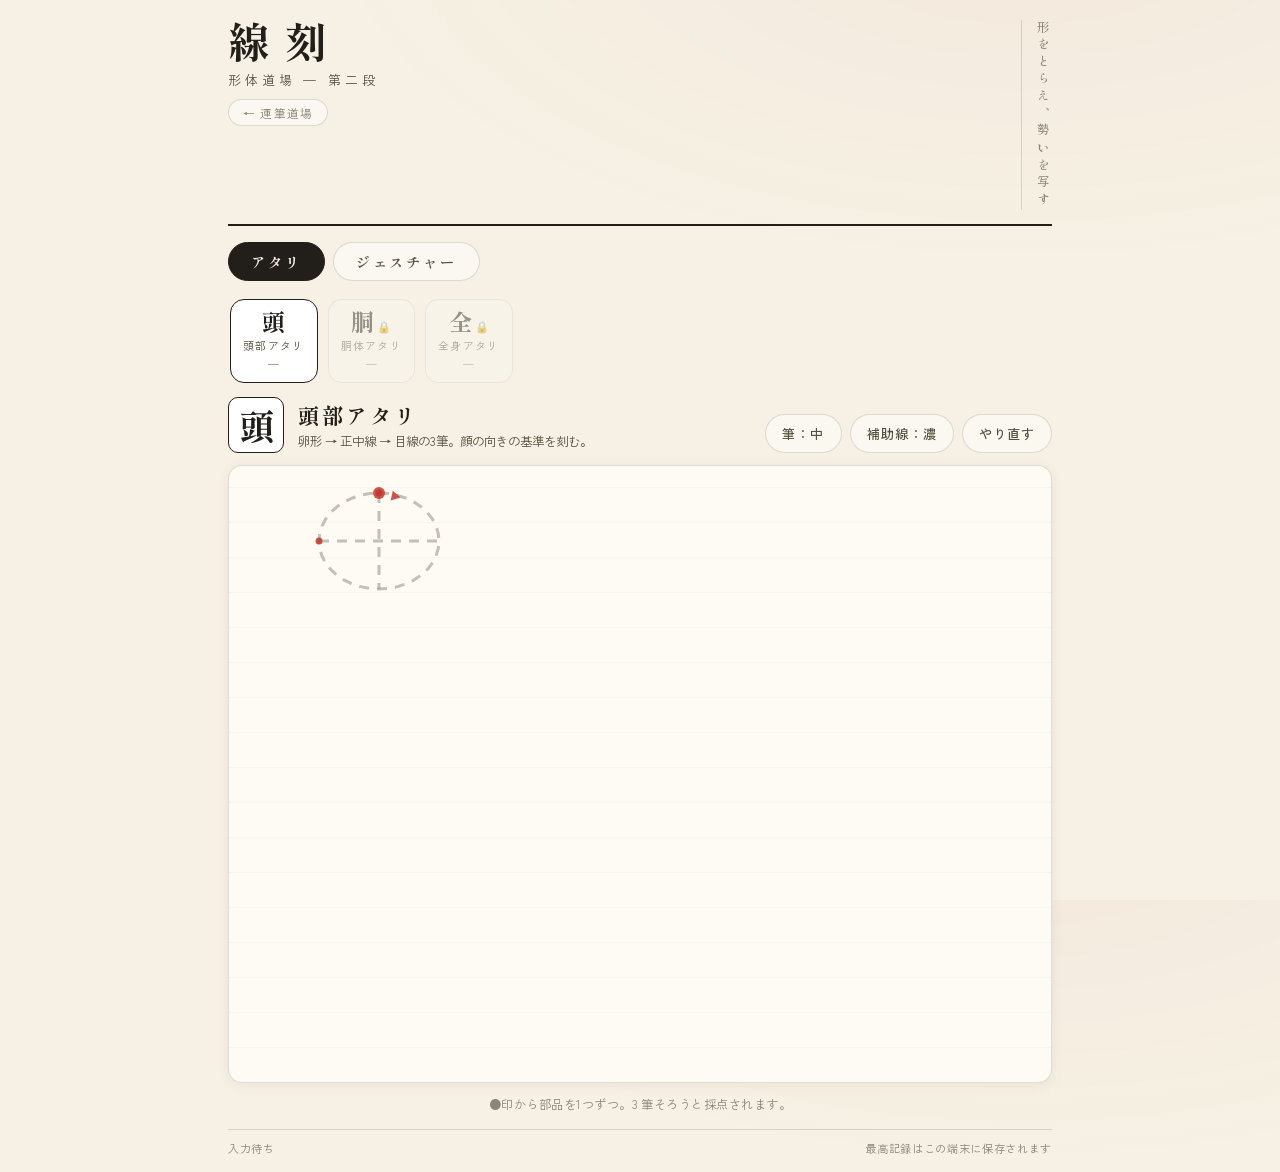
==== keitai.html @ da00d5ac "Stage 2: 形体道場(アタリ課題 + ジェスチャードローイング) ■ 採点エンジンの共通化 - js/scoring.js に採点ロジックを抽出(DOM 非依存、Node から require " ====
<!DOCTYPE html>
<html lang="ja">
<head>
  <meta charset="UTF-8" />
  <meta name="viewport" content="width=device-width, initial-scale=1.0, viewport-fit=cover" />
  <title>線刻 − 形体道場</title>
  <meta name="description" content="図形分解のアタリとジェスチャードローイングで形をとらえる練習" />
  <link rel="manifest" href="manifest.webmanifest" />
  <meta name="theme-color" content="#F6F1E4" />
  <meta name="apple-mobile-web-app-capable" content="yes" />
  <meta name="apple-mobile-web-app-status-bar-style" content="default" />
  <link rel="preconnect" href="https://fonts.googleapis.com" />
  <link rel="preconnect" href="https://fonts.gstatic.com" crossorigin />
  <link href="https://fonts.googleapis.com/css2?family=Shippori+Mincho:wght@500;700;800&family=Zen+Kaku+Gothic+New:wght@400;500;700&display=swap" rel="stylesheet" />
  <link rel="stylesheet" href="css/style.css" />
</head>
<body>
  <div class="app">

    <header class="header">
      <div class="header-main">
        <h1 class="title">線刻</h1>
        <p class="subtitle">形体道場 ─ 第二段</p>
        <a class="stage-link" href="index.html">← 運筆道場</a>
      </div>
      <p class="tagline">形をとらえ、勢いを写す</p>
    </header>

    <nav class="tabs" aria-label="モード切替">
      <button class="tab active" id="tabAtari" type="button">アタリ</button>
      <button class="tab" id="tabGesture" type="button">ジェスチャー</button>
    </nav>

    <!-- ============ アタリ課題 ============ -->
    <main class="stage" id="atariSec">
      <nav class="course-rail" id="courseRail" aria-label="課題一覧"></nav>

      <div class="stage-head">
        <div class="course-info">
          <span class="course-glyph" id="courseGlyph">頭</span>
          <div>
            <h2 class="course-name" id="courseName">頭部アタリ</h2>
            <p class="course-desc" id="courseDesc"></p>
          </div>
        </div>
        <div class="stage-tools">
          <button class="btn btn-ghost" id="penBtn" type="button">筆&#xFF1A;中</button>
          <button class="btn btn-ghost" id="guideBtn" type="button">補助線&#xFF1A;濃</button>
          <button class="btn btn-ghost" id="clearBtn" type="button">やり直す</button>
        </div>
      </div>

      <div class="canvas-wrap" id="atariWrap">
        <canvas id="atariCanvas"></canvas>

        <div class="result" id="result" hidden>
          <div class="stamp" id="stamp">
            <span class="stamp-rank" id="stampRank">良</span>
            <span class="stamp-score" id="stampScore">72</span>
          </div>
          <div class="result-detail">
            <div class="meter"><span class="meter-label">精度</span><span class="meter-bar"><i id="barAcc"></i></span><span class="meter-val" id="valAcc"></span></div>
            <div class="meter"><span class="meter-label">網羅</span><span class="meter-bar"><i id="barCov"></i></span><span class="meter-val" id="valCov"></span></div>
            <div class="meter"><span class="meter-label">滑らか</span><span class="meter-bar"><i id="barSmo"></i></span><span class="meter-val" id="valSmo"></span></div>
            <p class="result-note" id="resultNote"></p>
            <div class="result-actions">
              <button class="btn btn-solid" id="retryBtn" type="button">もう一度</button>
              <button class="btn btn-shu" id="nextBtn" type="button" hidden>次の課題へ</button>
            </div>
          </div>
        </div>
      </div>

      <p class="hint" id="atariHint"></p>
    </main>

    <!-- ============ ジェスチャードローイング ============ -->
    <main class="stage" id="gestureSec" hidden>
      <div class="stage-head">
        <div class="course-info">
          <span class="course-glyph">勢</span>
          <div>
            <h2 class="course-name">ジェスチャードローイング</h2>
            <p class="course-desc">ポーズの勢い(動きの流れ)を制限時間内に素早くとらえる。うまく描くより「流れ」を優先。</p>
          </div>
        </div>
        <div class="stage-tools">
          <button class="btn btn-ghost" id="gPenBtn" type="button">筆&#xFF1A;中</button>
          <button class="btn btn-ghost" id="timeBtn" type="button">時間&#xFF1A;60秒</button>
          <button class="btn btn-ghost" id="gClearBtn" type="button">消す</button>
          <button class="btn btn-shu" id="startBtn" type="button">開始</button>
        </div>
      </div>

      <div class="gesture-wrap">
        <div class="pose-pane">
          <canvas id="poseCanvas"></canvas>
          <span class="timer" id="timerDisp">--</span>
        </div>
        <div class="draw-pane">
          <canvas id="gestureCanvas"></canvas>
          <div class="gesture-overlay" id="gestureOverlay" hidden>
            <p class="gesture-msg" id="gestureMsg">時間です</p>
            <button class="btn btn-shu" id="nextPoseBtn" type="button">次のポーズ</button>
          </div>
        </div>
      </div>

      <p class="hint">「開始」でお手本のポーズが表示され、タイマーが動き出します。左のアタリ(円・楕円・線)を参考に、右のキャンバスへ。</p>
    </main>

    <footer class="footer">
      <span id="penStatus">入力待ち</span>
      <span>最高記録はこの端末に保存されます</span>
    </footer>
  </div>

  <script src="js/scoring.js"></script>
  <script src="js/keitai.js"></script>
</body>
</html>
---- css/style.css ----
/* ============================================================
   線刻 (Senkoku) − 運筆道場
   Palette: 和紙 × 墨 × 朱(先生の添削印の色)
   ============================================================ */
:root {
  --paper: #F6F1E4;
  --paper-deep: #ECE4D0;
  --ink: #221F1A;
  --ink-soft: #55503F;
  --nibi: #8B8577;          /* 鈍色: guides, muted text */
  --shu: #C0392F;           /* 朱: grading / accent */
  --shu-deep: #96271F;
  --line: rgba(34, 31, 26, 0.14);
  --radius: 14px;
  --font-display: "Shippori Mincho", serif;
  --font-body: "Zen Kaku Gothic New", sans-serif;
}

* { box-sizing: border-box; margin: 0; padding: 0; }

html, body { height: 100%; }

body {
  font-family: var(--font-body);
  background:
    radial-gradient(1200px 600px at 80% -10%, rgba(192, 57, 47, 0.045), transparent 60%),
    var(--paper);
  color: var(--ink);
  -webkit-font-smoothing: antialiased;
  overscroll-behavior: none;
}

.app {
  max-width: 860px;
  margin: 0 auto;
  padding: 20px 18px calc(16px + env(safe-area-inset-bottom));
  min-height: 100%;
  display: flex;
  flex-direction: column;
  gap: 16px;
}

/* ---------- Header ---------- */
.header {
  display: flex;
  justify-content: space-between;
  align-items: stretch;
  border-bottom: 2px solid var(--ink);
  padding-bottom: 14px;
}

.title {
  font-family: var(--font-display);
  font-weight: 800;
  font-size: 2.6rem;
  letter-spacing: 0.35em;
  line-height: 1;
}

.subtitle {
  margin-top: 8px;
  font-size: 0.8rem;
  letter-spacing: 0.3em;
  color: var(--ink-soft);
}

.tagline {
  writing-mode: vertical-rl;
  font-family: var(--font-display);
  font-weight: 500;
  font-size: 0.78rem;
  letter-spacing: 0.42em;
  color: var(--nibi);
  border-left: 1px solid var(--line);
  padding-left: 12px;
}

/* ---------- Course rail ---------- */
.course-rail {
  display: flex;
  gap: 10px;
  overflow-x: auto;
  padding: 2px;
  scrollbar-width: none;
}
.course-rail::-webkit-scrollbar { display: none; }

.chip {
  flex: 0 0 auto;
  display: flex;
  flex-direction: column;
  align-items: center;
  gap: 4px;
  min-width: 76px;
  padding: 10px 12px;
  border: 1px solid var(--line);
  border-radius: var(--radius);
  background: rgba(255, 255, 255, 0.45);
  font-family: var(--font-body);
  cursor: pointer;
  color: var(--ink);
  transition: border-color 0.15s, background 0.15s;
}
.chip:focus-visible { outline: 2px solid var(--shu); outline-offset: 2px; }

.chip-glyph { font-family: var(--font-display); font-size: 1.45rem; font-weight: 700; line-height: 1; }
.chip-name  { font-size: 0.68rem; letter-spacing: 0.12em; color: var(--ink-soft); }
.chip-best  { font-size: 0.66rem; color: var(--nibi); font-variant-numeric: tabular-nums; }
.chip-best.passed { color: var(--shu); font-weight: 700; }

.chip.active { border-color: var(--ink); background: #fff; }
.chip.locked { opacity: 0.45; cursor: not-allowed; }
.chip.locked .chip-glyph::after { content: " 🔒"; font-size: 0.7rem; }

/* ---------- Stage ---------- */
.stage { display: flex; flex-direction: column; gap: 12px; }

.stage-head {
  display: flex;
  justify-content: space-between;
  align-items: flex-end;
  gap: 12px;
  flex-wrap: wrap;
}

.course-info { display: flex; align-items: center; gap: 14px; }

.course-glyph {
  font-family: var(--font-display);
  font-size: 2.2rem;
  font-weight: 700;
  line-height: 1;
  border: 1.5px solid var(--ink);
  border-radius: 10px;
  width: 56px; height: 56px;
  display: grid; place-items: center;
  background: #fff;
}

.course-name { font-family: var(--font-display); font-size: 1.3rem; font-weight: 700; letter-spacing: 0.14em; }
.course-desc { font-size: 0.78rem; color: var(--ink-soft); margin-top: 2px; }

.stage-tools { display: flex; gap: 8px; }

/* ---------- Buttons ---------- */
.btn {
  font-family: var(--font-body);
  font-size: 0.82rem;
  font-weight: 500;
  letter-spacing: 0.08em;
  padding: 9px 16px;
  border-radius: 999px;
  border: 1px solid var(--ink);
  background: transparent;
  color: var(--ink);
  cursor: pointer;
  transition: background 0.15s, color 0.15s;
}
.btn:focus-visible { outline: 2px solid var(--shu); outline-offset: 2px; }
.btn-ghost { border-color: var(--line); color: var(--ink-soft); background: rgba(255,255,255,0.5); }
.btn-solid { background: var(--ink); color: var(--paper); }
.btn-shu   { background: var(--shu); border-color: var(--shu); color: #fff; }
.btn-shu:active { background: var(--shu-deep); }

/* ---------- Canvas ---------- */
.canvas-wrap {
  position: relative;
  border: 1px solid var(--line);
  border-radius: var(--radius);
  background:
    repeating-linear-gradient(0deg, transparent 0 34px, rgba(34,31,26,0.025) 34px 35px),
    #FDFBF4;
  box-shadow: 0 2px 14px rgba(34, 31, 26, 0.06);
  overflow: hidden;
  aspect-ratio: 4 / 3;
}

#canvas {
  position: absolute;
  inset: 0;
  width: 100%;
  height: 100%;
  touch-action: none;
  cursor: crosshair;
  -webkit-user-select: none;
  user-select: none;
  -webkit-touch-callout: none;
}

.hint { font-size: 0.76rem; color: var(--nibi); text-align: center; letter-spacing: 0.04em; }

/* ---------- Result overlay ---------- */
/* .result の display:flex が hidden 属性(UAの display:none)を上書きしてしまい、
   非表示のはずのオーバーレイが canvas を覆ってペン入力を奪うバグの防止 */
[hidden] { display: none !important; }

.result {
  position: absolute;
  inset: 0;
  display: flex;
  align-items: center;
  justify-content: center;
  gap: 28px;
  padding: 20px;
  background: rgba(246, 241, 228, 0.9);
  backdrop-filter: blur(3px);
  flex-wrap: wrap;
}

/* 朱印: teacher's grading stamp */
.stamp {
  width: 128px; height: 128px;
  border: 4px solid var(--shu);
  border-radius: 50%;
  display: flex;
  flex-direction: column;
  align-items: center;
  justify-content: center;
  color: var(--shu);
  transform: rotate(-7deg);
  background: radial-gradient(circle at 35% 30%, rgba(192,57,47,0.08), transparent 65%);
  box-shadow: inset 0 0 0 2px rgba(192, 57, 47, 0.25);
  animation: stamp-in 0.34s cubic-bezier(0.2, 1.6, 0.4, 1) both;
}

.stamp-rank {
  font-family: var(--font-display);
  font-size: 3.4rem;
  font-weight: 800;
  line-height: 1;
}
.stamp-score {
  font-size: 0.86rem;
  font-weight: 700;
  letter-spacing: 0.2em;
  font-variant-numeric: tabular-nums;
  margin-top: 4px;
}
.stamp-score::after { content: " 点"; font-size: 0.7em; }

@keyframes stamp-in {
  from { transform: rotate(-7deg) scale(1.7); opacity: 0; }
  to   { transform: rotate(-7deg) scale(1);   opacity: 1; }
}
@media (prefers-reduced-motion: reduce) {
  .stamp { animation: none; }
}

.result-detail { display: flex; flex-direction: column; gap: 8px; min-width: 240px; max-width: 320px; }

.meter { display: grid; grid-template-columns: 3.6em 1fr 2.6em; align-items: center; gap: 10px; }
.meter-label { font-size: 0.78rem; letter-spacing: 0.14em; color: var(--ink-soft); }
.meter-bar {
  height: 8px;
  border-radius: 999px;
  background: var(--paper-deep);
  overflow: hidden;
}
.meter-bar i {
  display: block; height: 100%;
  width: 0;
  background: var(--ink);
  border-radius: 999px;
  transition: width 0.5s ease;
}
.meter-val { font-size: 0.78rem; font-variant-numeric: tabular-nums; text-align: right; color: var(--ink-soft); }

.result-note { font-size: 0.8rem; color: var(--ink-soft); margin-top: 4px; line-height: 1.6; }

.result-actions { display: flex; gap: 10px; margin-top: 8px; }

/* ---------- Footer ---------- */
.footer {
  display: flex;
  justify-content: space-between;
  font-size: 0.7rem;
  color: var(--nibi);
  border-top: 1px solid var(--line);
  padding-top: 10px;
  letter-spacing: 0.06em;
}

/* ---------- Stage 2: 形体道場 ---------- */
.stage-link {
  display: inline-block;
  margin-top: 10px;
  font-size: 0.74rem;
  letter-spacing: 0.1em;
  color: var(--nibi);
  text-decoration: none;
  border: 1px solid var(--line);
  border-radius: 999px;
  padding: 4px 14px;
  background: rgba(255, 255, 255, 0.5);
}
.stage-link:active { color: var(--ink); border-color: var(--ink-soft); }

.tabs { display: flex; gap: 8px; }
.tab {
  flex: 0 0 auto;
  font-family: var(--font-display);
  font-weight: 700;
  font-size: 0.9rem;
  letter-spacing: 0.2em;
  padding: 8px 22px;
  border: 1px solid var(--line);
  border-radius: 999px;
  background: rgba(255, 255, 255, 0.5);
  color: var(--ink-soft);
}
.tab.active { background: var(--ink); color: var(--paper); border-color: var(--ink); }

.gesture-wrap {
  display: grid;
  grid-template-columns: 1fr 1.7fr;
  gap: 12px;
}
.pose-pane, .draw-pane {
  position: relative;
  border: 1px solid var(--line);
  border-radius: var(--radius);
  background: #FDFBF4;
  box-shadow: 0 2px 14px rgba(34, 31, 26, 0.06);
  overflow: hidden;
  aspect-ratio: 3 / 4;
}
.pose-pane { background: repeating-linear-gradient(0deg, transparent 0 34px, rgba(34,31,26,0.025) 34px 35px), #F9F5EA; }
.pose-pane canvas, .draw-pane canvas {
  position: absolute;
  inset: 0;
  width: 100%;
  height: 100%;
}
.draw-pane canvas {
  touch-action: none;
  cursor: crosshair;
  -webkit-user-select: none;
  user-select: none;
  -webkit-touch-callout: none;
}

.timer {
  position: absolute;
  top: 8px;
  right: 12px;
  font-family: var(--font-display);
  font-weight: 800;
  font-size: 1.5rem;
  font-variant-numeric: tabular-nums;
  color: var(--shu);
}

.gesture-overlay {
  position: absolute;
  inset: 0;
  display: flex;
  flex-direction: column;
  align-items: center;
  justify-content: center;
  gap: 16px;
  background: rgba(246, 241, 228, 0.88);
  backdrop-filter: blur(3px);
}
.gesture-msg {
  font-family: var(--font-display);
  font-weight: 700;
  font-size: 1.2rem;
  letter-spacing: 0.2em;
  color: var(--ink);
}

/* ---------- Narrow screens ---------- */
@media (max-width: 560px) {
  .title { font-size: 2rem; }
  .tagline { display: none; }
  .canvas-wrap { aspect-ratio: 1 / 1; }
  .result { gap: 16px; }
  .gesture-wrap { grid-template-columns: 1fr; }
  .pose-pane { aspect-ratio: 4 / 3; }
}
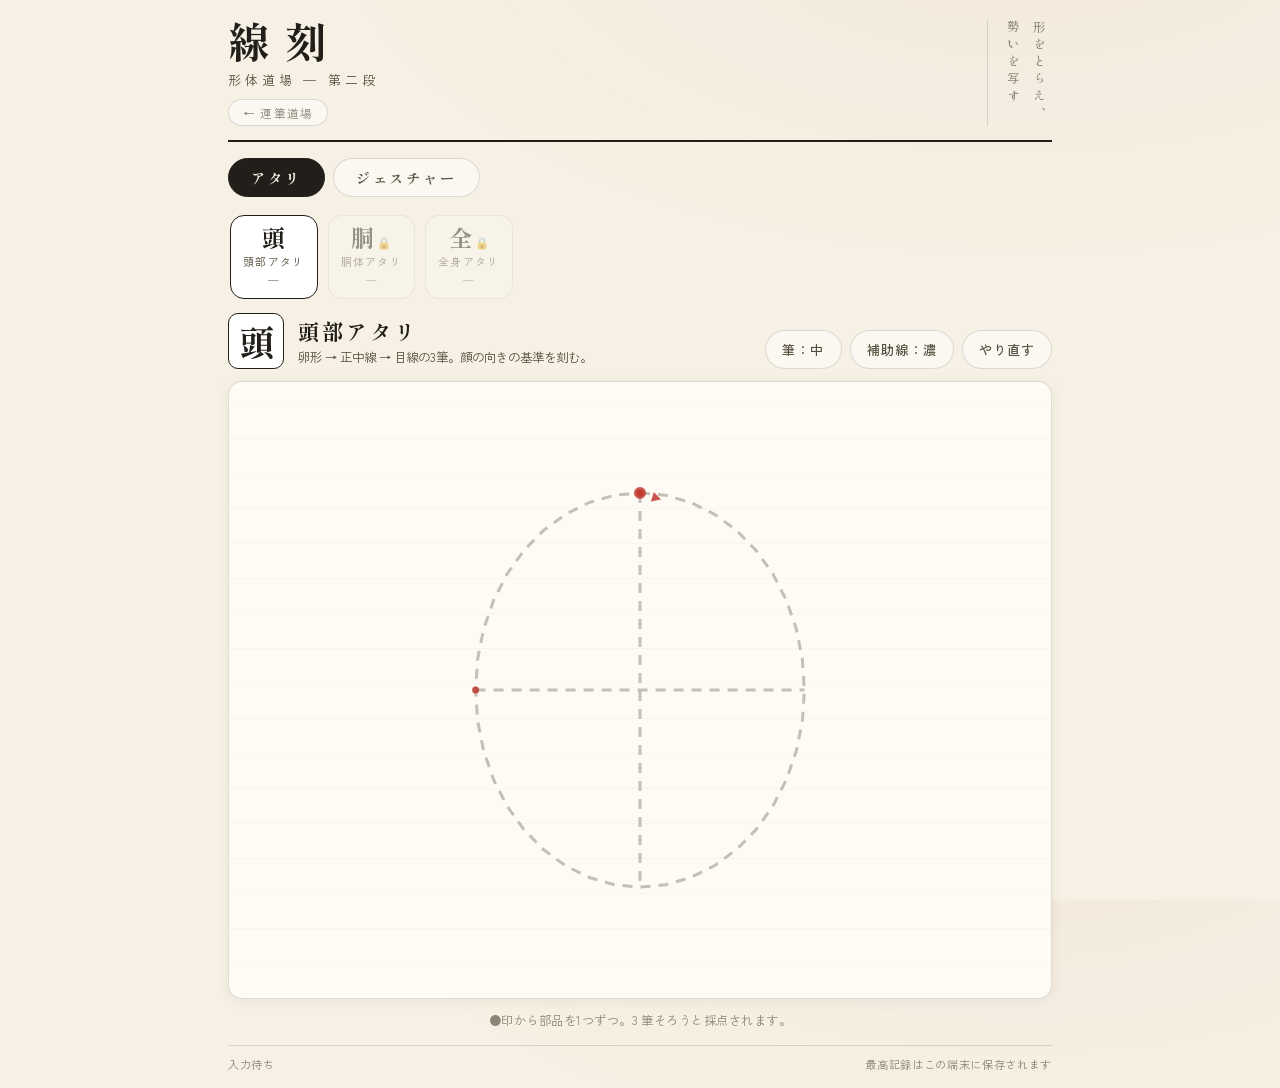
==== commit 4df0c4bb: "UI調整: 縦書きタグラインを2行組みにしてヘッダーの間延びを解消 縦書き1行 (最大11文字 ≈ 190px) がヘッダー高を引き伸ばし、 キャンバス表示域を圧迫していた。落款風の縦書き2行組みに変" ====
--- a/keitai.html
+++ b/keitai.html
@@ -23,7 +23,7 @@
         <p class="subtitle">形体道場 ─ 第二段</p>
         <a class="stage-link" href="index.html">← 運筆道場</a>
       </div>
-      <p class="tagline">形をとらえ、勢いを写す</p>
+      <p class="tagline">形をとらえ、<br />勢いを写す</p>
     </header>
 
     <nav class="tabs" aria-label="モード切替">
--- a/css/style.css
+++ b/css/style.css
@@ -70,6 +70,7 @@
   font-weight: 500;
   font-size: 0.78rem;
   letter-spacing: 0.42em;
+  line-height: 2.1; /* 縦書き2行組みの行間 (落款風)。1行にするとヘッダーが間延びする */
   color: var(--nibi);
   border-left: 1px solid var(--line);
   padding-left: 12px;
@@ -175,7 +176,8 @@
   aspect-ratio: 4 / 3;
 }
 
-#canvas {
+/* .canvas-wrap 内の canvas 全般 (Stage 1 の #canvas / Stage 2 の #atariCanvas) */
+.canvas-wrap canvas {
   position: absolute;
   inset: 0;
   width: 100%;
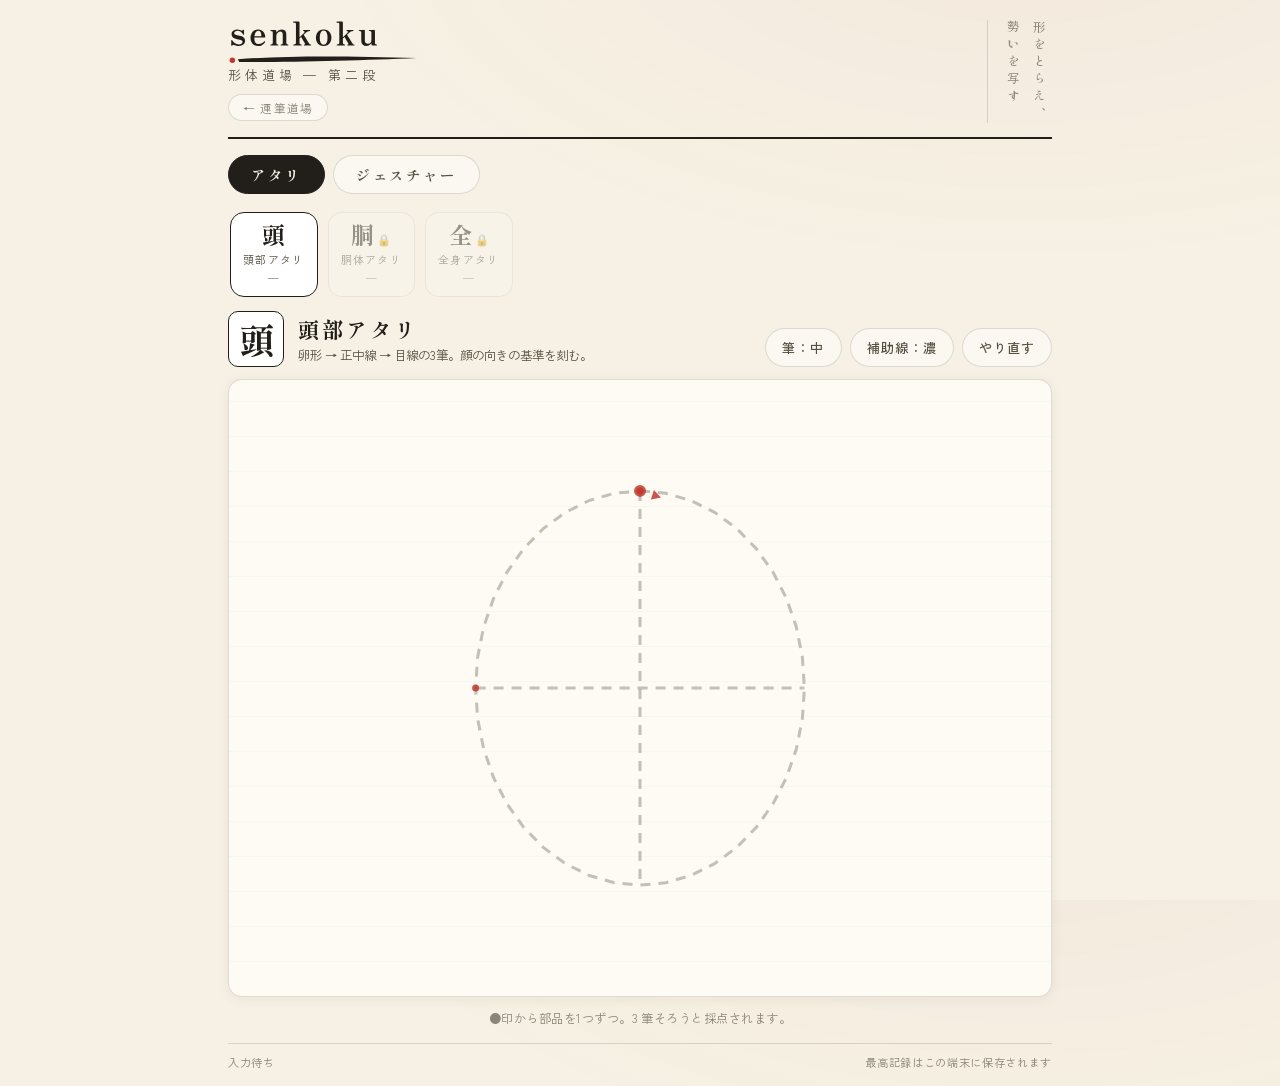
==== commit 2ee919e4: "ロゴ導入: senkoku ワードマーク(Zen Antique アウトライン) - icons/logo.svg: 小文字 senkoku + 朱の始点● + 一筆の払い(L1案)   Zen An" ====
--- a/keitai.html
+++ b/keitai.html
@@ -19,7 +19,7 @@
 
     <header class="header">
       <div class="header-main">
-        <h1 class="title">線刻</h1>
+        <h1 class="title"><img class="logo" src="icons/logo.svg" alt="senkoku − 線刻" /></h1>
         <p class="subtitle">形体道場 ─ 第二段</p>
         <a class="stage-link" href="index.html">← 運筆道場</a>
       </div>
--- a/css/style.css
+++ b/css/style.css
@@ -57,6 +57,15 @@
   line-height: 1;
 }
 
+/* ロゴ (senkoku ワードマーク: icons/logo.svg)。
+   Zen Antique をアウトライン化した SVG なのでフォント読み込み不要 */
+.title .logo {
+  display: block;
+  width: 220px;
+  height: auto;
+  margin: -14px 0 -18px -14px; /* SVG 内の余白ぶんを詰める */
+}
+
 .subtitle {
   margin-top: 8px;
   font-size: 0.8rem;
@@ -374,6 +383,7 @@
 /* ---------- Narrow screens ---------- */
 @media (max-width: 560px) {
   .title { font-size: 2rem; }
+  .title .logo { width: 170px; margin: -11px 0 -14px -11px; }
   .tagline { display: none; }
   .canvas-wrap { aspect-ratio: 1 / 1; }
   .result { gap: 16px; }
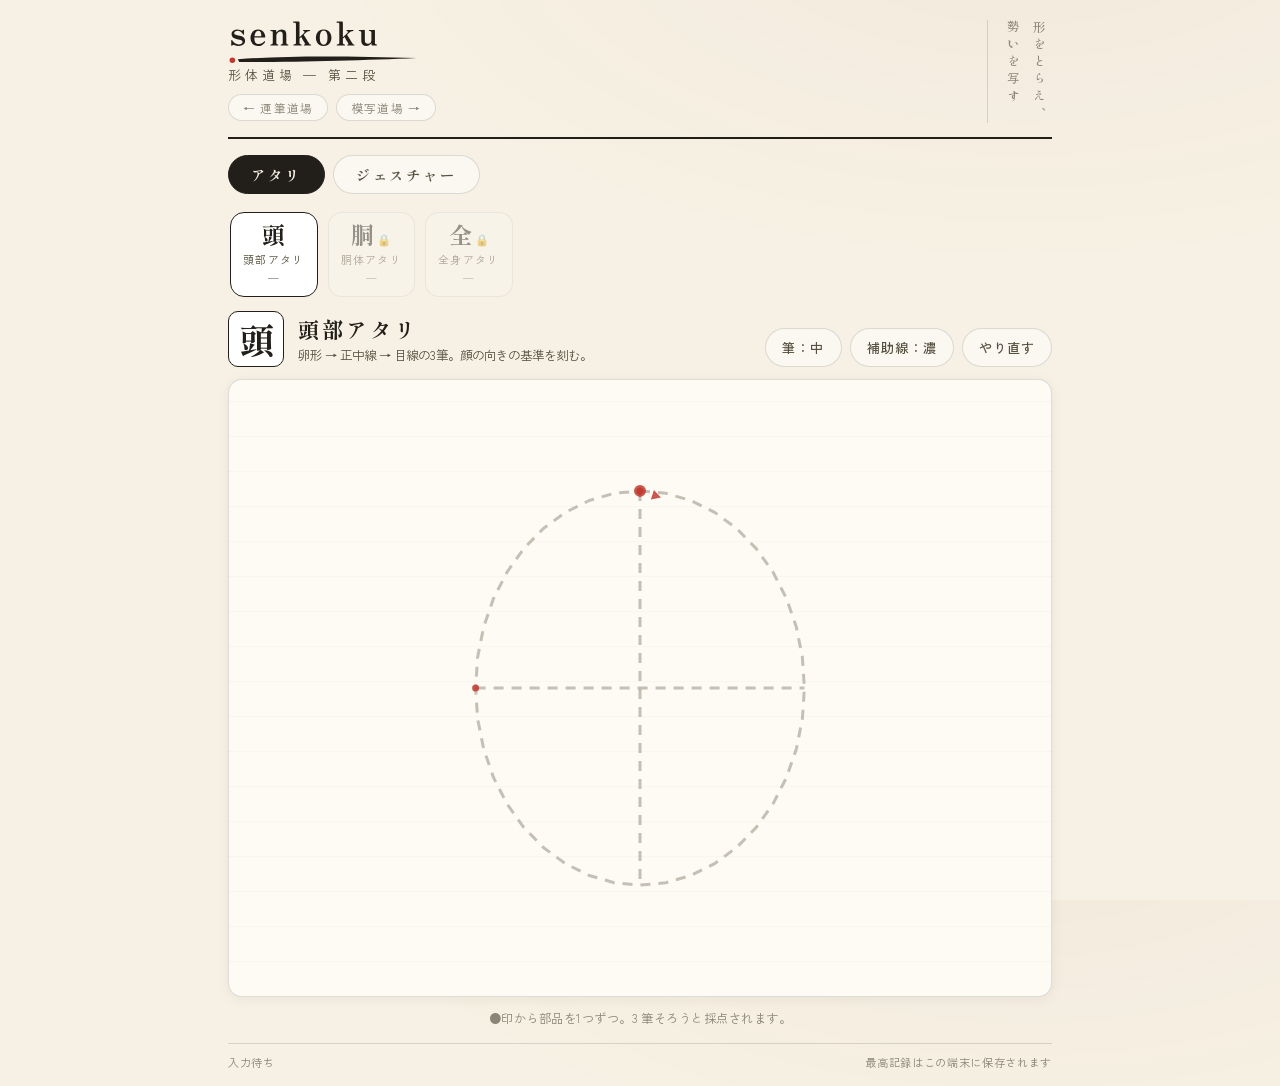
==== commit f0a7440c: "Stage 3: 模写道場(3段階の模写 + 差分オーバーレイ) ■ 模写道場 (mosha.html + js/mosha.js) - 題材5種をプロシージャル定義(三日月→富士→青海波→瓢箪→梅鉢" ====
--- a/keitai.html
+++ b/keitai.html
@@ -21,7 +21,10 @@
       <div class="header-main">
         <h1 class="title"><img class="logo" src="icons/logo.svg" alt="senkoku − 線刻" /></h1>
         <p class="subtitle">形体道場 ─ 第二段</p>
-        <a class="stage-link" href="index.html">← 運筆道場</a>
+        <div class="stage-links">
+          <a class="stage-link" href="index.html">← 運筆道場</a>
+          <a class="stage-link" href="mosha.html">模写道場 →</a>
+        </div>
       </div>
       <p class="tagline">形をとらえ、<br />勢いを写す</p>
     </header>
@@ -116,6 +119,7 @@
   </div>
 
   <script src="js/scoring.js"></script>
+  <script src="js/surface.js"></script>
   <script src="js/keitai.js"></script>
 </body>
 </html>
--- a/css/style.css
+++ b/css/style.css
@@ -306,7 +306,12 @@
 }
 .stage-link:active { color: var(--ink); border-color: var(--ink-soft); }
 
+.stage-links { display: flex; gap: 8px; }
+.stage-links .stage-link { margin-top: 10px; }
+
 .tabs { display: flex; gap: 8px; }
+.tabs-small .tab { font-size: 0.76rem; padding: 6px 14px; letter-spacing: 0.12em; }
+.tab:disabled { opacity: 0.35; }
 .tab {
   flex: 0 0 auto;
   font-family: var(--font-display);
@@ -326,6 +331,9 @@
   grid-template-columns: 1fr 1.7fr;
   gap: 12px;
 }
+.gesture-wrap.solo { grid-template-columns: 1fr; } /* 模写・下敷きモード: お手本ペインなし */
+.mosha-tools { flex-wrap: wrap; }
+.btn:disabled { opacity: 0.4; }
 .pose-pane, .draw-pane {
   position: relative;
   border: 1px solid var(--line);
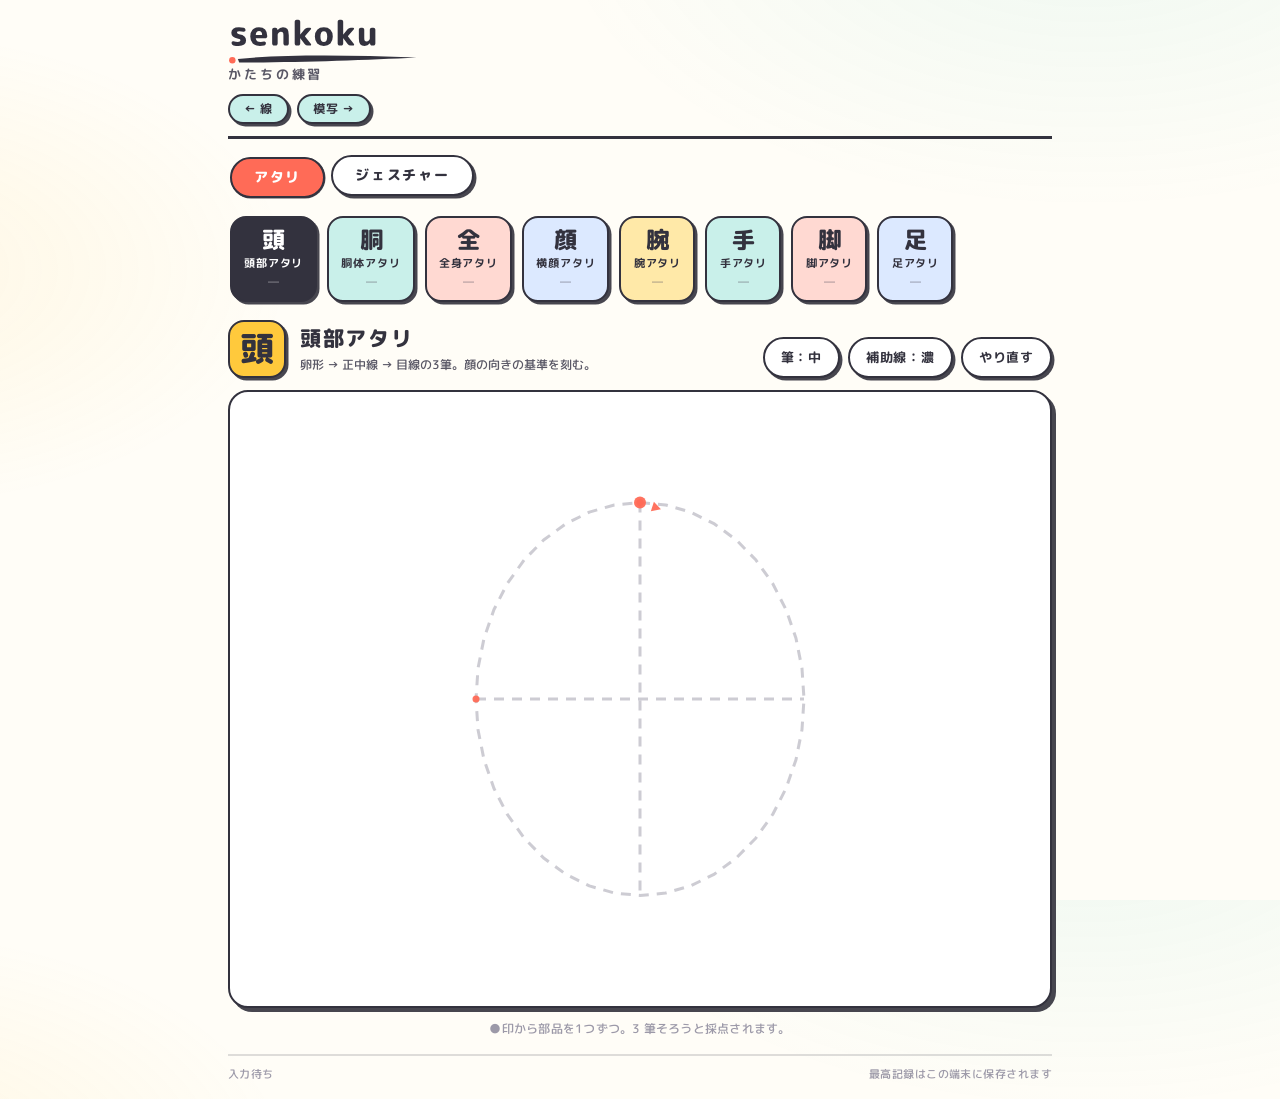
==== commit 02d2e60d: "リブランド: フルポップデザインへ全面刷新、「道場」の世界観を廃止 ■ デザイン (css/style.css 全面書き換え) - パレット: クリーム × コーラル × ティール × イエロー   " ====
--- a/keitai.html
+++ b/keitai.html
@@ -3,15 +3,15 @@
 <head>
   <meta charset="UTF-8" />
   <meta name="viewport" content="width=device-width, initial-scale=1.0, viewport-fit=cover" />
-  <title>線刻 − 形体道場</title>
-  <meta name="description" content="図形分解のアタリとジェスチャードローイングで形をとらえる練習" />
+  <title>線刻 − かたちの練習</title>
+  <meta name="description" content="図形分解のアタリとジェスチャードローイングでかたちをとらえる練習" />
   <link rel="manifest" href="manifest.webmanifest" />
-  <meta name="theme-color" content="#F6F1E4" />
+  <meta name="theme-color" content="#FFFDF7" />
   <meta name="apple-mobile-web-app-capable" content="yes" />
   <meta name="apple-mobile-web-app-status-bar-style" content="default" />
   <link rel="preconnect" href="https://fonts.googleapis.com" />
   <link rel="preconnect" href="https://fonts.gstatic.com" crossorigin />
-  <link href="https://fonts.googleapis.com/css2?family=Shippori+Mincho:wght@500;700;800&family=Zen+Kaku+Gothic+New:wght@400;500;700&display=swap" rel="stylesheet" />
+  <link href="https://fonts.googleapis.com/css2?family=M+PLUS+Rounded+1c:wght@500;700;800&display=swap" rel="stylesheet" />
   <link rel="stylesheet" href="css/style.css" />
 </head>
 <body>
@@ -20,13 +20,12 @@
     <header class="header">
       <div class="header-main">
         <h1 class="title"><img class="logo" src="icons/logo.svg" alt="senkoku − 線刻" /></h1>
-        <p class="subtitle">形体道場 ─ 第二段</p>
+        <p class="subtitle">かたちの練習</p>
         <div class="stage-links">
-          <a class="stage-link" href="index.html">← 運筆道場</a>
-          <a class="stage-link" href="mosha.html">模写道場 →</a>
+          <a class="stage-link" href="index.html">← 線</a>
+          <a class="stage-link" href="mosha.html">模写 →</a>
         </div>
       </div>
-      <p class="tagline">形をとらえ、<br />勢いを写す</p>
     </header>
 
     <nav class="tabs" aria-label="モード切替">
@@ -103,7 +102,7 @@
         <div class="draw-pane">
           <canvas id="gestureCanvas"></canvas>
           <div class="gesture-overlay" id="gestureOverlay" hidden>
-            <p class="gesture-msg" id="gestureMsg">時間です</p>
+            <p class="gesture-msg" id="gestureMsg">タイムアップ!</p>
             <button class="btn btn-shu" id="nextPoseBtn" type="button">次のポーズ</button>
           </div>
         </div>
--- a/css/style.css
+++ b/css/style.css
@@ -1,19 +1,22 @@
 /* ============================================================
-   線刻 (Senkoku) − 運筆道場
-   Palette: 和紙 × 墨 × 朱(先生の添削印の色)
+   線刻 (Senkoku) − おえかき練習
+   Palette: クリーム × コーラル × ティール × イエロー (フルポップ)
    ============================================================ */
 :root {
-  --paper: #F6F1E4;
-  --paper-deep: #ECE4D0;
-  --ink: #221F1A;
-  --ink-soft: #55503F;
-  --nibi: #8B8577;          /* 鈍色: guides, muted text */
-  --shu: #C0392F;           /* 朱: grading / accent */
-  --shu-deep: #96271F;
-  --line: rgba(34, 31, 26, 0.14);
-  --radius: 14px;
-  --font-display: "Shippori Mincho", serif;
-  --font-body: "Zen Kaku Gothic New", sans-serif;
+  --paper: #FFFDF7;
+  --paper-deep: #F3EFE4;
+  --ink: #33323E;
+  --ink-soft: #5A5866;
+  --nibi: #9C99A8;          /* muted text / guides */
+  --shu: #FF6B57;           /* コーラル: accent / 採点バッジ */
+  --shu-deep: #E5533F;
+  --teal: #2EC4B6;
+  --sunny: #FFC93C;
+  --line: rgba(51, 50, 62, 0.16);
+  --radius: 20px;
+  --pop-shadow: 2.5px 2.5px 0 rgba(51, 50, 62, 0.9);
+  --font-display: "M PLUS Rounded 1c", sans-serif;
+  --font-body: "M PLUS Rounded 1c", sans-serif;
 }
 
 * { box-sizing: border-box; margin: 0; padding: 0; }
@@ -22,8 +25,10 @@
 
 body {
   font-family: var(--font-body);
+  font-weight: 500;
   background:
-    radial-gradient(1200px 600px at 80% -10%, rgba(192, 57, 47, 0.045), transparent 60%),
+    radial-gradient(900px 500px at 85% -10%, rgba(46, 196, 182, 0.08), transparent 60%),
+    radial-gradient(700px 400px at -10% 30%, rgba(255, 201, 60, 0.10), transparent 60%),
     var(--paper);
   color: var(--ink);
   -webkit-font-smoothing: antialiased;
@@ -44,21 +49,19 @@
 .header {
   display: flex;
   justify-content: space-between;
-  align-items: stretch;
-  border-bottom: 2px solid var(--ink);
-  padding-bottom: 14px;
+  align-items: flex-end;
+  border-bottom: 3px solid var(--ink);
+  padding-bottom: 12px;
 }
 
 .title {
   font-family: var(--font-display);
   font-weight: 800;
-  font-size: 2.6rem;
-  letter-spacing: 0.35em;
+  font-size: 2.4rem;
   line-height: 1;
 }
 
-/* ロゴ (senkoku ワードマーク: icons/logo.svg)。
-   Zen Antique をアウトライン化した SVG なのでフォント読み込み不要 */
+/* ロゴ (senkoku ワードマーク: icons/logo.svg)。アウトライン化 SVG */
 .title .logo {
   display: block;
   width: 220px;
@@ -68,21 +71,10 @@
 
 .subtitle {
   margin-top: 8px;
-  font-size: 0.8rem;
-  letter-spacing: 0.3em;
+  font-size: 0.82rem;
+  font-weight: 700;
+  letter-spacing: 0.22em;
   color: var(--ink-soft);
-}
-
-.tagline {
-  writing-mode: vertical-rl;
-  font-family: var(--font-display);
-  font-weight: 500;
-  font-size: 0.78rem;
-  letter-spacing: 0.42em;
-  line-height: 2.1; /* 縦書き2行組みの行間 (落款風)。1行にするとヘッダーが間延びする */
-  color: var(--nibi);
-  border-left: 1px solid var(--line);
-  padding-left: 12px;
 }
 
 /* ---------- Course rail ---------- */
@@ -90,7 +82,7 @@
   display: flex;
   gap: 10px;
   overflow-x: auto;
-  padding: 2px;
+  padding: 4px 2px 6px;
   scrollbar-width: none;
 }
 .course-rail::-webkit-scrollbar { display: none; }
@@ -103,24 +95,33 @@
   gap: 4px;
   min-width: 76px;
   padding: 10px 12px;
-  border: 1px solid var(--line);
-  border-radius: var(--radius);
-  background: rgba(255, 255, 255, 0.45);
+  border: 2px solid var(--ink);
+  border-radius: 16px;
+  background: #fff;
   font-family: var(--font-body);
   cursor: pointer;
   color: var(--ink);
-  transition: border-color 0.15s, background 0.15s;
-}
-.chip:focus-visible { outline: 2px solid var(--shu); outline-offset: 2px; }
-
-.chip-glyph { font-family: var(--font-display); font-size: 1.45rem; font-weight: 700; line-height: 1; }
-.chip-name  { font-size: 0.68rem; letter-spacing: 0.12em; color: var(--ink-soft); }
-.chip-best  { font-size: 0.66rem; color: var(--nibi); font-variant-numeric: tabular-nums; }
-.chip-best.passed { color: var(--shu); font-weight: 700; }
-
-.chip.active { border-color: var(--ink); background: #fff; }
-.chip.locked { opacity: 0.45; cursor: not-allowed; }
-.chip.locked .chip-glyph::after { content: " 🔒"; font-size: 0.7rem; }
+  box-shadow: var(--pop-shadow);
+  transition: transform 0.12s, box-shadow 0.12s;
+}
+.chip:active { transform: translate(2px, 2px); box-shadow: 0.5px 0.5px 0 rgba(51, 50, 62, 0.9); }
+.chip:focus-visible { outline: 3px solid var(--teal); outline-offset: 2px; }
+
+/* チップをパステルで色分け (循環) */
+.course-rail .chip:nth-child(4n+1) { background: #FFE9A8; }
+.course-rail .chip:nth-child(4n+2) { background: #C9F0EA; }
+.course-rail .chip:nth-child(4n+3) { background: #FFD9D2; }
+.course-rail .chip:nth-child(4n+4) { background: #DCE9FF; }
+
+.chip-glyph { font-family: var(--font-display); font-size: 1.45rem; font-weight: 800; line-height: 1; }
+.chip-name  { font-size: 0.68rem; font-weight: 700; letter-spacing: 0.08em; color: var(--ink); }
+.chip-best  { font-size: 0.66rem; color: var(--ink-soft); font-variant-numeric: tabular-nums; }
+.chip-best.passed { color: var(--shu-deep); font-weight: 800; }
+
+.chip.active { background: var(--ink) !important; color: #fff; }
+.chip.active .chip-name { color: #fff; }
+.chip.active .chip-best { color: rgba(255, 255, 255, 0.75); }
+.chip.active .chip-best.passed { color: var(--sunny); }
 
 /* ---------- Stage ---------- */
 .stage { display: flex; flex-direction: column; gap: 12px; }
@@ -137,17 +138,18 @@
 
 .course-glyph {
   font-family: var(--font-display);
-  font-size: 2.2rem;
-  font-weight: 700;
+  font-size: 2.1rem;
+  font-weight: 800;
   line-height: 1;
-  border: 1.5px solid var(--ink);
-  border-radius: 10px;
-  width: 56px; height: 56px;
+  border: 2.5px solid var(--ink);
+  border-radius: 16px;
+  width: 58px; height: 58px;
   display: grid; place-items: center;
-  background: #fff;
-}
-
-.course-name { font-family: var(--font-display); font-size: 1.3rem; font-weight: 700; letter-spacing: 0.14em; }
+  background: var(--sunny);
+  box-shadow: var(--pop-shadow);
+}
+
+.course-name { font-family: var(--font-display); font-size: 1.3rem; font-weight: 800; letter-spacing: 0.08em; }
 .course-desc { font-size: 0.78rem; color: var(--ink-soft); margin-top: 2px; }
 
 .stage-tools { display: flex; gap: 8px; }
@@ -156,31 +158,31 @@
 .btn {
   font-family: var(--font-body);
   font-size: 0.82rem;
-  font-weight: 500;
-  letter-spacing: 0.08em;
+  font-weight: 700;
+  letter-spacing: 0.06em;
   padding: 9px 16px;
   border-radius: 999px;
-  border: 1px solid var(--ink);
-  background: transparent;
+  border: 2px solid var(--ink);
+  background: #fff;
   color: var(--ink);
   cursor: pointer;
-  transition: background 0.15s, color 0.15s;
-}
-.btn:focus-visible { outline: 2px solid var(--shu); outline-offset: 2px; }
-.btn-ghost { border-color: var(--line); color: var(--ink-soft); background: rgba(255,255,255,0.5); }
-.btn-solid { background: var(--ink); color: var(--paper); }
-.btn-shu   { background: var(--shu); border-color: var(--shu); color: #fff; }
+  box-shadow: var(--pop-shadow);
+  transition: transform 0.12s, box-shadow 0.12s;
+}
+.btn:active { transform: translate(2px, 2px); box-shadow: 0.5px 0.5px 0 rgba(51, 50, 62, 0.9); }
+.btn:focus-visible { outline: 3px solid var(--teal); outline-offset: 2px; }
+.btn-ghost { background: #fff; color: var(--ink); }
+.btn-solid { background: var(--ink); color: #fff; }
+.btn-shu   { background: var(--shu); border-color: var(--ink); color: #fff; }
 .btn-shu:active { background: var(--shu-deep); }
 
 /* ---------- Canvas ---------- */
 .canvas-wrap {
   position: relative;
-  border: 1px solid var(--line);
+  border: 2.5px solid var(--ink);
   border-radius: var(--radius);
-  background:
-    repeating-linear-gradient(0deg, transparent 0 34px, rgba(34,31,26,0.025) 34px 35px),
-    #FDFBF4;
-  box-shadow: 0 2px 14px rgba(34, 31, 26, 0.06);
+  background: #FFFFFF;
+  box-shadow: 4px 4px 0 rgba(51, 50, 62, 0.9);
   overflow: hidden;
   aspect-ratio: 4 / 3;
 }
@@ -198,7 +200,7 @@
   -webkit-touch-callout: none;
 }
 
-.hint { font-size: 0.76rem; color: var(--nibi); text-align: center; letter-spacing: 0.04em; }
+.hint { font-size: 0.76rem; font-weight: 500; color: var(--nibi); text-align: center; letter-spacing: 0.02em; }
 
 /* ---------- Result overlay ---------- */
 /* .result の display:flex が hidden 属性(UAの display:none)を上書きしてしまい、
@@ -213,45 +215,46 @@
   justify-content: center;
   gap: 28px;
   padding: 20px;
-  background: rgba(246, 241, 228, 0.9);
+  background: rgba(255, 253, 247, 0.92);
   backdrop-filter: blur(3px);
   flex-wrap: wrap;
 }
 
-/* 朱印: teacher's grading stamp */
+/* 採点バッジ (ステッカー風) */
 .stamp {
-  width: 128px; height: 128px;
-  border: 4px solid var(--shu);
-  border-radius: 50%;
+  width: 124px; height: 124px;
+  border: 4px solid var(--ink);
+  border-radius: 30px;
   display: flex;
   flex-direction: column;
   align-items: center;
   justify-content: center;
   color: var(--shu);
-  transform: rotate(-7deg);
-  background: radial-gradient(circle at 35% 30%, rgba(192,57,47,0.08), transparent 65%);
-  box-shadow: inset 0 0 0 2px rgba(192, 57, 47, 0.25);
+  transform: rotate(-4deg);
+  background: #fff;
+  box-shadow: 4px 4px 0 rgba(51, 50, 62, 0.9);
   animation: stamp-in 0.34s cubic-bezier(0.2, 1.6, 0.4, 1) both;
 }
 
 .stamp-rank {
   font-family: var(--font-display);
-  font-size: 3.4rem;
+  font-size: 3.6rem;
   font-weight: 800;
   line-height: 1;
 }
 .stamp-score {
   font-size: 0.86rem;
-  font-weight: 700;
-  letter-spacing: 0.2em;
+  font-weight: 800;
+  letter-spacing: 0.12em;
   font-variant-numeric: tabular-nums;
   margin-top: 4px;
+  color: var(--ink);
 }
 .stamp-score::after { content: " 点"; font-size: 0.7em; }
 
 @keyframes stamp-in {
-  from { transform: rotate(-7deg) scale(1.7); opacity: 0; }
-  to   { transform: rotate(-7deg) scale(1);   opacity: 1; }
+  from { transform: rotate(-4deg) scale(1.7); opacity: 0; }
+  to   { transform: rotate(-4deg) scale(1);   opacity: 1; }
 }
 @media (prefers-reduced-motion: reduce) {
   .stamp { animation: none; }
@@ -260,21 +263,22 @@
 .result-detail { display: flex; flex-direction: column; gap: 8px; min-width: 240px; max-width: 320px; }
 
 .meter { display: grid; grid-template-columns: 3.6em 1fr 2.6em; align-items: center; gap: 10px; }
-.meter-label { font-size: 0.78rem; letter-spacing: 0.14em; color: var(--ink-soft); }
+.meter-label { font-size: 0.78rem; font-weight: 700; letter-spacing: 0.1em; color: var(--ink-soft); }
 .meter-bar {
-  height: 8px;
+  height: 10px;
   border-radius: 999px;
   background: var(--paper-deep);
+  border: 1.5px solid var(--line);
   overflow: hidden;
 }
 .meter-bar i {
   display: block; height: 100%;
   width: 0;
-  background: var(--ink);
+  background: linear-gradient(90deg, var(--teal), var(--shu));
   border-radius: 999px;
   transition: width 0.5s ease;
 }
-.meter-val { font-size: 0.78rem; font-variant-numeric: tabular-nums; text-align: right; color: var(--ink-soft); }
+.meter-val { font-size: 0.78rem; font-weight: 700; font-variant-numeric: tabular-nums; text-align: right; color: var(--ink-soft); }
 
 .result-note { font-size: 0.8rem; color: var(--ink-soft); margin-top: 4px; line-height: 1.6; }
 
@@ -286,64 +290,69 @@
   justify-content: space-between;
   font-size: 0.7rem;
   color: var(--nibi);
-  border-top: 1px solid var(--line);
+  border-top: 2px solid var(--line);
   padding-top: 10px;
-  letter-spacing: 0.06em;
-}
-
-/* ---------- Stage 2: 形体道場 ---------- */
+  letter-spacing: 0.04em;
+}
+
+/* ---------- ページ間ナビ・タブ ---------- */
 .stage-link {
   display: inline-block;
   margin-top: 10px;
   font-size: 0.74rem;
-  letter-spacing: 0.1em;
-  color: var(--nibi);
+  font-weight: 700;
+  letter-spacing: 0.06em;
+  color: var(--ink);
   text-decoration: none;
-  border: 1px solid var(--line);
+  border: 2px solid var(--ink);
   border-radius: 999px;
   padding: 4px 14px;
-  background: rgba(255, 255, 255, 0.5);
-}
-.stage-link:active { color: var(--ink); border-color: var(--ink-soft); }
+  background: #C9F0EA;
+  box-shadow: var(--pop-shadow);
+}
+.stage-link:active { transform: translate(2px, 2px); box-shadow: none; }
 
 .stage-links { display: flex; gap: 8px; }
 .stage-links .stage-link { margin-top: 10px; }
 
 .tabs { display: flex; gap: 8px; }
-.tabs-small .tab { font-size: 0.76rem; padding: 6px 14px; letter-spacing: 0.12em; }
+.tabs-small .tab { font-size: 0.76rem; padding: 6px 14px; letter-spacing: 0.08em; }
 .tab:disabled { opacity: 0.35; }
 .tab {
   flex: 0 0 auto;
   font-family: var(--font-display);
-  font-weight: 700;
+  font-weight: 800;
   font-size: 0.9rem;
-  letter-spacing: 0.2em;
+  letter-spacing: 0.12em;
   padding: 8px 22px;
-  border: 1px solid var(--line);
+  border: 2px solid var(--ink);
   border-radius: 999px;
-  background: rgba(255, 255, 255, 0.5);
-  color: var(--ink-soft);
-}
-.tab.active { background: var(--ink); color: var(--paper); border-color: var(--ink); }
+  background: #fff;
+  color: var(--ink);
+  box-shadow: var(--pop-shadow);
+  cursor: pointer;
+  transition: transform 0.12s, box-shadow 0.12s;
+}
+.tab.active { background: var(--shu); color: #fff; transform: translate(2px, 2px); box-shadow: 0.5px 0.5px 0 rgba(51, 50, 62, 0.9); }
 
 .gesture-wrap {
   display: grid;
   grid-template-columns: 1fr 1.7fr;
-  gap: 12px;
+  gap: 14px;
 }
 .gesture-wrap.solo { grid-template-columns: 1fr; } /* 模写・下敷きモード: お手本ペインなし */
 .mosha-tools { flex-wrap: wrap; }
 .btn:disabled { opacity: 0.4; }
 .pose-pane, .draw-pane {
   position: relative;
-  border: 1px solid var(--line);
+  border: 2.5px solid var(--ink);
   border-radius: var(--radius);
-  background: #FDFBF4;
-  box-shadow: 0 2px 14px rgba(34, 31, 26, 0.06);
+  background: #FFFFFF;
+  box-shadow: 4px 4px 0 rgba(51, 50, 62, 0.9);
   overflow: hidden;
   aspect-ratio: 3 / 4;
 }
-.pose-pane { background: repeating-linear-gradient(0deg, transparent 0 34px, rgba(34,31,26,0.025) 34px 35px), #F9F5EA; }
+.pose-pane { background: #FDFAF0; }
 .pose-pane canvas, .draw-pane canvas {
   position: absolute;
   inset: 0;
@@ -377,14 +386,14 @@
   align-items: center;
   justify-content: center;
   gap: 16px;
-  background: rgba(246, 241, 228, 0.88);
+  background: rgba(255, 253, 247, 0.9);
   backdrop-filter: blur(3px);
 }
 .gesture-msg {
   font-family: var(--font-display);
-  font-weight: 700;
+  font-weight: 800;
   font-size: 1.2rem;
-  letter-spacing: 0.2em;
+  letter-spacing: 0.12em;
   color: var(--ink);
 }
 
@@ -392,7 +401,6 @@
 @media (max-width: 560px) {
   .title { font-size: 2rem; }
   .title .logo { width: 170px; margin: -11px 0 -14px -11px; }
-  .tagline { display: none; }
   .canvas-wrap { aspect-ratio: 1 / 1; }
   .result { gap: 16px; }
   .gesture-wrap { grid-template-columns: 1fr; }
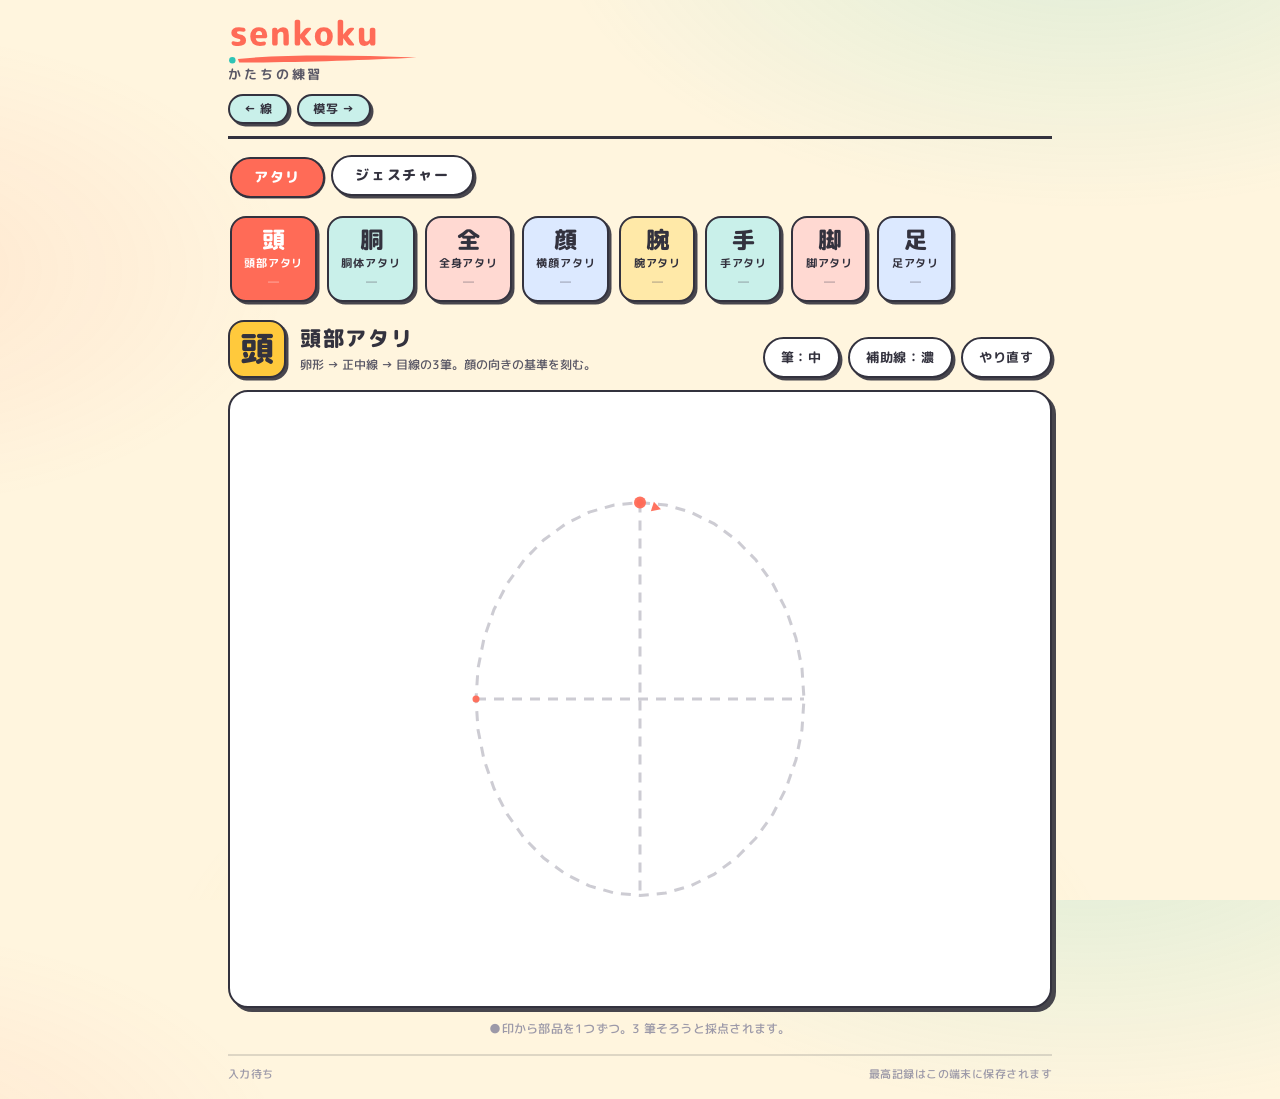
==== commit 637fc9ac: "UI調整: 背景をパステルに、選択チップをコーラルに、ロゴをコーラル×ティールに - 背景: 淡いイエロークリーム (#FFF5DE) + ティール/コーラル/イエローの   ぼかしを強めに。カード・" ====
--- a/keitai.html
+++ b/keitai.html
@@ -6,7 +6,7 @@
   <title>線刻 − かたちの練習</title>
   <meta name="description" content="図形分解のアタリとジェスチャードローイングでかたちをとらえる練習" />
   <link rel="manifest" href="manifest.webmanifest" />
-  <meta name="theme-color" content="#FFFDF7" />
+  <meta name="theme-color" content="#FFF5DE" />
   <meta name="apple-mobile-web-app-capable" content="yes" />
   <meta name="apple-mobile-web-app-status-bar-style" content="default" />
   <link rel="preconnect" href="https://fonts.googleapis.com" />
--- a/css/style.css
+++ b/css/style.css
@@ -3,8 +3,8 @@
    Palette: クリーム × コーラル × ティール × イエロー (フルポップ)
    ============================================================ */
 :root {
-  --paper: #FFFDF7;
-  --paper-deep: #F3EFE4;
+  --paper: #FFF5DE;
+  --paper-deep: #F6ECD2;
   --ink: #33323E;
   --ink-soft: #5A5866;
   --nibi: #9C99A8;          /* muted text / guides */
@@ -27,8 +27,9 @@
   font-family: var(--font-body);
   font-weight: 500;
   background:
-    radial-gradient(900px 500px at 85% -10%, rgba(46, 196, 182, 0.08), transparent 60%),
-    radial-gradient(700px 400px at -10% 30%, rgba(255, 201, 60, 0.10), transparent 60%),
+    radial-gradient(900px 500px at 85% -10%, rgba(46, 196, 182, 0.16), transparent 60%),
+    radial-gradient(700px 400px at -10% 30%, rgba(255, 107, 87, 0.10), transparent 60%),
+    radial-gradient(800px 500px at 50% 110%, rgba(255, 201, 60, 0.18), transparent 60%),
     var(--paper);
   color: var(--ink);
   -webkit-font-smoothing: antialiased;
@@ -118,10 +119,10 @@
 .chip-best  { font-size: 0.66rem; color: var(--ink-soft); font-variant-numeric: tabular-nums; }
 .chip-best.passed { color: var(--shu-deep); font-weight: 800; }
 
-.chip.active { background: var(--ink) !important; color: #fff; }
+.chip.active { background: var(--shu) !important; color: #fff; }
 .chip.active .chip-name { color: #fff; }
-.chip.active .chip-best { color: rgba(255, 255, 255, 0.75); }
-.chip.active .chip-best.passed { color: var(--sunny); }
+.chip.active .chip-best { color: rgba(255, 255, 255, 0.8); }
+.chip.active .chip-best.passed { color: #FFE9A8; }
 
 /* ---------- Stage ---------- */
 .stage { display: flex; flex-direction: column; gap: 12px; }
